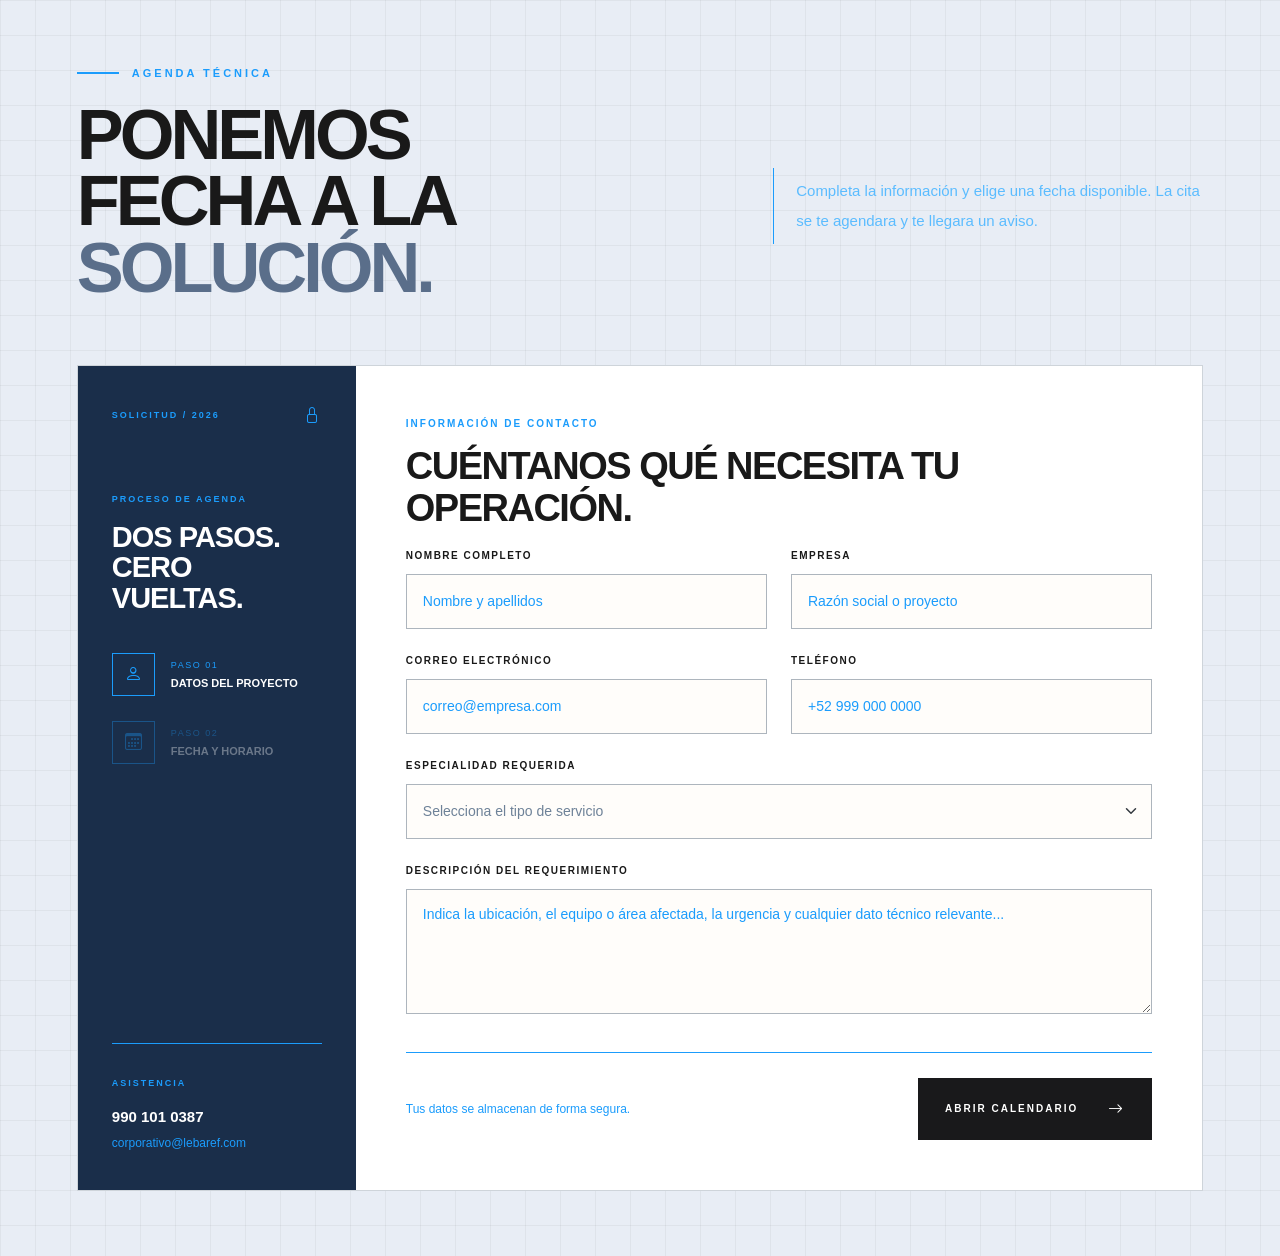
==== index.html @ 8813a808 "Primer commit" ====
<!DOCTYPE html>
<html lang="es">
<head>
    <meta charset="UTF-8">
    <meta name="viewport" content="width=device-width, initial-scale=1.0">

    <title>Calendario</title>
    <link href="https://cdn.jsdelivr.net/npm/bootstrap@5.3.3/dist/css/bootstrap.min.css" rel="stylesheet">
    <link rel="stylesheet" href="https://cdn.jsdelivr.net/npm/bootstrap-icons@1.11.3/font/bootstrap-icons.min.css">

    <link rel="stylesheet" href="style.css">
</head>

<body>

    <div class="container-fluid main-container">

        <header class="page-header">

            <div class="header-label">
                <span></span>
                AGENDA TÉCNICA
            </div>

            <div class="header-content">
                <h1>
                    PONEMOS<br>
                    FECHA A LA<br>
                    <span>SOLUCIÓN.</span>
                </h1>

                <div class="header-description">
                    Completa la información y elige una fecha disponible.
                    La cita se te agendara y te llegara un aviso.
                </div>
            </div>

        </header>


        <!-- CONTENEDOR DEL FORMULARIO -->
        <main class="booking-container">

            <!-- PANEL IZQUIERDA -->
            <aside class="sidebar">

                <div class="request-number">
                    <span>SOLICITUD / 2026</span>
                    <i class="bi bi-lock"></i>
                </div>

                <div class="process-title">
                    PROCESO DE AGENDA
                </div>

                <h2>
                    DOS PASOS.<br>
                    CERO VUELTAS.
                </h2>

                <div class="step active">

                    <div class="step-icon">
                        <i class="bi bi-person"></i>
                    </div>

                    <div>
                        <small>PASO 01</small>
                        <h6>DATOS DEL PROYECTO</h6>
                    </div>

                </div>
                <div class="step">

                    <div class="step-icon">
                        <i class="bi bi-calendar3"></i>
                    </div>

                    <div>
                        <small>PASO 02</small>
                        <h6>FECHA Y HORARIO</h6>
                    </div>

                </div>
                <div class="sidebar-contact">

                    <small>ASISTENCIA</small>

                    <h6>990 101 0387</h6>

                    <p>corporativo@lebaref.com</p>

                </div>

            </aside>


            <!-- FORMULARIO -->
            <section class="form-content">

                <div class="section-number">
                      INFORMACIÓN DE CONTACTO
                </div>

                <h2>CUÉNTANOS QUÉ NECESITA TU OPERACIÓN.</h2>
                <form>

                    <div class="row g-4">

                        <!-- NOMBRE -->
                        <div class="col-md-6">

                            <label for="nombre">
                                NOMBRE COMPLETO 
                       
                            </label>

                            <input
                                type="text"
                                class="form-control"
                                id="nombre"
                                placeholder="Nombre y apellidos"
                                required
                            >

                        </div>
                        <div class="col-md-6">

                            <label for="empresa">
                                EMPRESA
                         
                            </label>

                            <input
                                type="text"
                                class="form-control"
                                id="empresa"
                                placeholder="Razón social o proyecto"
                            >

                        </div>
                        <div class="col-md-6">

                            <label for="correo">
                                CORREO ELECTRÓNICO 
                         
                            </label>

                            <input
                                type="email"
                                class="form-control"
                                id="correo"
                                placeholder="correo@empresa.com"
                                required
                            >

                        </div>

                        <div class="col-md-6">

                            <label for="telefono">
                                TELÉFONO 
                  
                            </label>

                            <input
                                type="tel"
                                class="form-control"
                                id="telefono"
                                placeholder="+52 999 000 0000"
                                required
                            >

                        </div>


                       
                        <div class="col-12">

                            <label for="especialidad">
                                ESPECIALIDAD REQUERIDA 
                      
                            </label>

                            <select
                                class="form-select"
                                id="especialidad"
                                required
                            >

                                <option value="" selected disabled>
                                    Selecciona el tipo de servicio
                                </option>

                                <option>Mantenimiento preventivo</option>
                                <option>Mantenimiento correctivo</option>
                                <option>Instalación de equipos</option>
                                <option>Reparación de maquinaria</option>
                                <option>Diagnóstico técnico</option>
                                <option>Otro servicio</option>

                            </select>

                        </div>


                        <div class="col-12">

                            <label for="descripcion">
                                DESCRIPCIÓN DEL REQUERIMIENTO 
                          
                            </label>

                            <textarea
                                class="form-control"
                                id="descripcion"
                                rows="4"
                                placeholder="Indica la ubicación, el equipo o área afectada, la urgencia y cualquier dato técnico relevante..."
                                required
                            ></textarea>

                        </div>

                    </div>


                    <!-- PIE DEL FORMULARIO -->
                    <div class="form-footer">

                        <p>
                            Tus datos se almacenan de forma segura.
                        </p>

                        <button type="button" class="calendar-button">
                            ABRIR CALENDARIO
                            <i class="bi bi-arrow-right"></i>
                        </button>

                    </div>

                </form>

            </section>

        </main>

    </div>


</body>
</html>
---- style.css ----
* {
    margin: 0;
    padding: 0;
    box-sizing: border-box;
}

body {
    font-family: Arial, Helvetica, sans-serif;
    background-color: #f3f0e9;
    color: #191919;
}


/* FONDO CUADRICULADO */

.main-container {
    min-height: 100vh;
    padding: 65px 6%;
    background-color: #E8EDF5;

    background-image:
        linear-gradient(rgba(0,0,0,0.045) 1px, transparent 1px),
        linear-gradient(90deg, rgba(0,0,0,0.045) 1px, transparent 1px);

    background-size: 35px 35px;
}


/* ENCABEZADO */

.page-header {
    max-width: 1350px;
    margin: auto;
    margin-bottom: 55px;
}

.header-label {
    display: flex;
    align-items: center;
    gap: 13px;

    color: #1B9CFC;
    font-size: 11px;
    font-weight: bold;
    letter-spacing: 3px;

    margin-bottom: 20px;
}

.header-label span {
    width: 42px;
    height: 2px;
    background-color: #1B9CFC;
}

.header-content {
    display: flex;
    justify-content: space-between;
    align-items: center;
    gap: 40px;
}

.header-content h1 {
    font-size: clamp(45px, 5.5vw, 76px);
    line-height: 0.95;
    font-weight: 900;
    letter-spacing: -4px;
}

.header-content h1 span {
    color: #5A6E8A;
}

.header-description {
    max-width: 430px;
    border-left: 1px solid #1B9CFC;
    padding: 8px 0 8px 22px;

    color: #5BBCFF;
    font-size: 15px;
    line-height: 2;
}



.booking-container {
    max-width: 1350px;
    margin: auto;

    display: grid;
    grid-template-columns: 278px 1fr;

    background-color: #FFFFFF;
    border: 1px solid #CED4DA;
}


/* PANEL LATERAL */

.sidebar {
    background-color: #1A2E4A;
    color: white;

    padding: 38px 34px;

    display: flex;
    flex-direction: column;
    min-height: 600px;
}

.request-number {
    display: flex;
    justify-content: space-between;
    align-items: center;

    color: #1B9CFC;
    font-size: 9px;
    font-weight: bold;
    letter-spacing: 2px;

    margin-bottom: 65px;
}

.request-number i {
    color: #1B9CFC;
    font-size: 16px;
}

.process-title {
    font-size: 9px;
    color: #1B9CFC;
    font-weight: bold;
    letter-spacing: 2px;

    margin-bottom: 15px;
}

.sidebar h2 {
    font-size: 29px;
    line-height: 1.05;
    font-weight: 800;
    letter-spacing: -1px;

    margin-bottom: 40px;
}



.step {
    display: flex;
    align-items: center;
    gap: 16px;

    margin-bottom: 25px;
    opacity: 0.35;
}

.step.active {
    opacity: 1;
}

.step-icon {
    width: 43px;
    height: 43px;

    border: 1px solid #1B9CFC;
    color: #1B9CFC;

    display: flex;
    justify-content: center;
    align-items: center;

    font-size: 17px;
}

.step.active .step-icon {
    border-color: #1B9CFC;
}

.step small {
    display: block;
    color: #1B9CFC;
    font-size: 9px;
    letter-spacing: 1.5px;
    margin-bottom: 5px;
}

.step h6 {
    font-size: 11px;
    font-weight: bold;
    margin: 0;
}


/* CONTACTO LATERAL */

.sidebar-contact {
    border-top: 1px solid #1B9CFC;
    margin-top: auto;
    padding-top: 25px;
}

.sidebar-contact small {
    color: #1B9CFC;
    font-size: 9px;
    font-weight: bold;
    letter-spacing: 2px;
}

.sidebar-contact h6 {
    font-size: 15px;
    font-weight: bold;
    margin-top: 15px;
}

.sidebar-contact p {
    color: #1B9CFC;
    font-size: 12px;
    margin: 0;
}


/* CONTENIDO DEL FORMULARIO */

.form-content {
    padding: 50px;
}

.section-number {
    color: #1B9CFC;
    font-size: 10px;
    font-weight: bold;
    letter-spacing: 2px;

    margin-bottom: 15px;
}

.form-content h2 {
    max-width: 650px;

    font-size: clamp(25px, 3vw, 38px);
    font-weight: 900;
    line-height: 1.1;
    letter-spacing: -1.5px;

    margin-bottom: 18px;
}



/* ETIQUETAS */

.form-content label {
    display: flex;
    justify-content: space-between;

    font-size: 10px;
    font-weight: bold;
    letter-spacing: 1.5px;

    margin-bottom: 11px;
}

.form-content label span {
    color: #1B9CFC;
}


/* INPUTS Y SELECT */

.form-control,
.form-select {
    min-height: 55px;

    border: 1px solid #ADB5BD;
    border-radius: 0;

    background-color: #fffdfa;

    font-size: 14px;
    color: #6E8298;

    padding: 14px 16px;

    box-shadow: none !important;
}

.form-control::placeholder {
    color: #1B9CFC;
}

.form-control:focus,
.form-select:focus {
    border-color: #3D4F6B;
    background-color: #EAF1F8;
}




textarea.form-control {
    min-height: 125px;
    resize: vertical;
}


/* PIE DEL FORMULARIO */

.form-footer {
    border-top: 1px solid #1B9CFC;

    margin-top: 38px;
    padding-top: 25px;

    display: flex;
    justify-content: space-between;
    align-items: center;
    gap: 20px;
}

.form-footer p {
    color: #1B9CFC;
    font-size: 12px;
    margin: 0;
}


/* BOTÓN CALENDARIO */

.calendar-button {
    background-color: #19191b;
    color: white;

    border: none;
    padding: 20px 27px;

    font-size: 10px;
    font-weight: bold;
    letter-spacing: 2px;

    display: flex;
    align-items: center;
    justify-content: space-between;
    gap: 30px;

    cursor: pointer;
    transition: 0.3s;
}

.calendar-button i {
    font-size: 15px;
}

.calendar-button:hover {
    background-color: #0E7CD8;
    color: white;
}


/* DISEÑO RESPONSIVE */

@media (max-width: 900px) {

    .main-container {
        padding: 40px 4%;
    }

    .header-content {
        align-items: flex-start;
        flex-direction: column;
    }

    .header-description {
        max-width: 100%;
    }

    .booking-container {
        grid-template-columns: 230px 1fr;
    }

    .sidebar {
        padding: 30px 22px;
    }

    .form-content {
        padding: 35px 25px;
    }

}


@media (max-width: 650px) {

    .main-container {
        padding: 35px 15px;
    }

    .header-content h1 {
        font-size: 47px;
        letter-spacing: -2px;
    }

    .booking-container {
        grid-template-columns: 1fr;
    }

    .sidebar {
        min-height: auto;
    }

    .request-number {
        margin-bottom: 35px;
    }

    .sidebar h2 {
        font-size: 25px;
    }

    .sidebar-contact {
        margin-top: 20px;
    }

    .form-content {
        padding: 30px 20px;
    }

    .form-content h2 {
        font-size: 27px;
    }

    .form-footer {
        align-items: flex-start;
        flex-direction: column;
    }

    .calendar-button {
        width: 100%;
    }

}
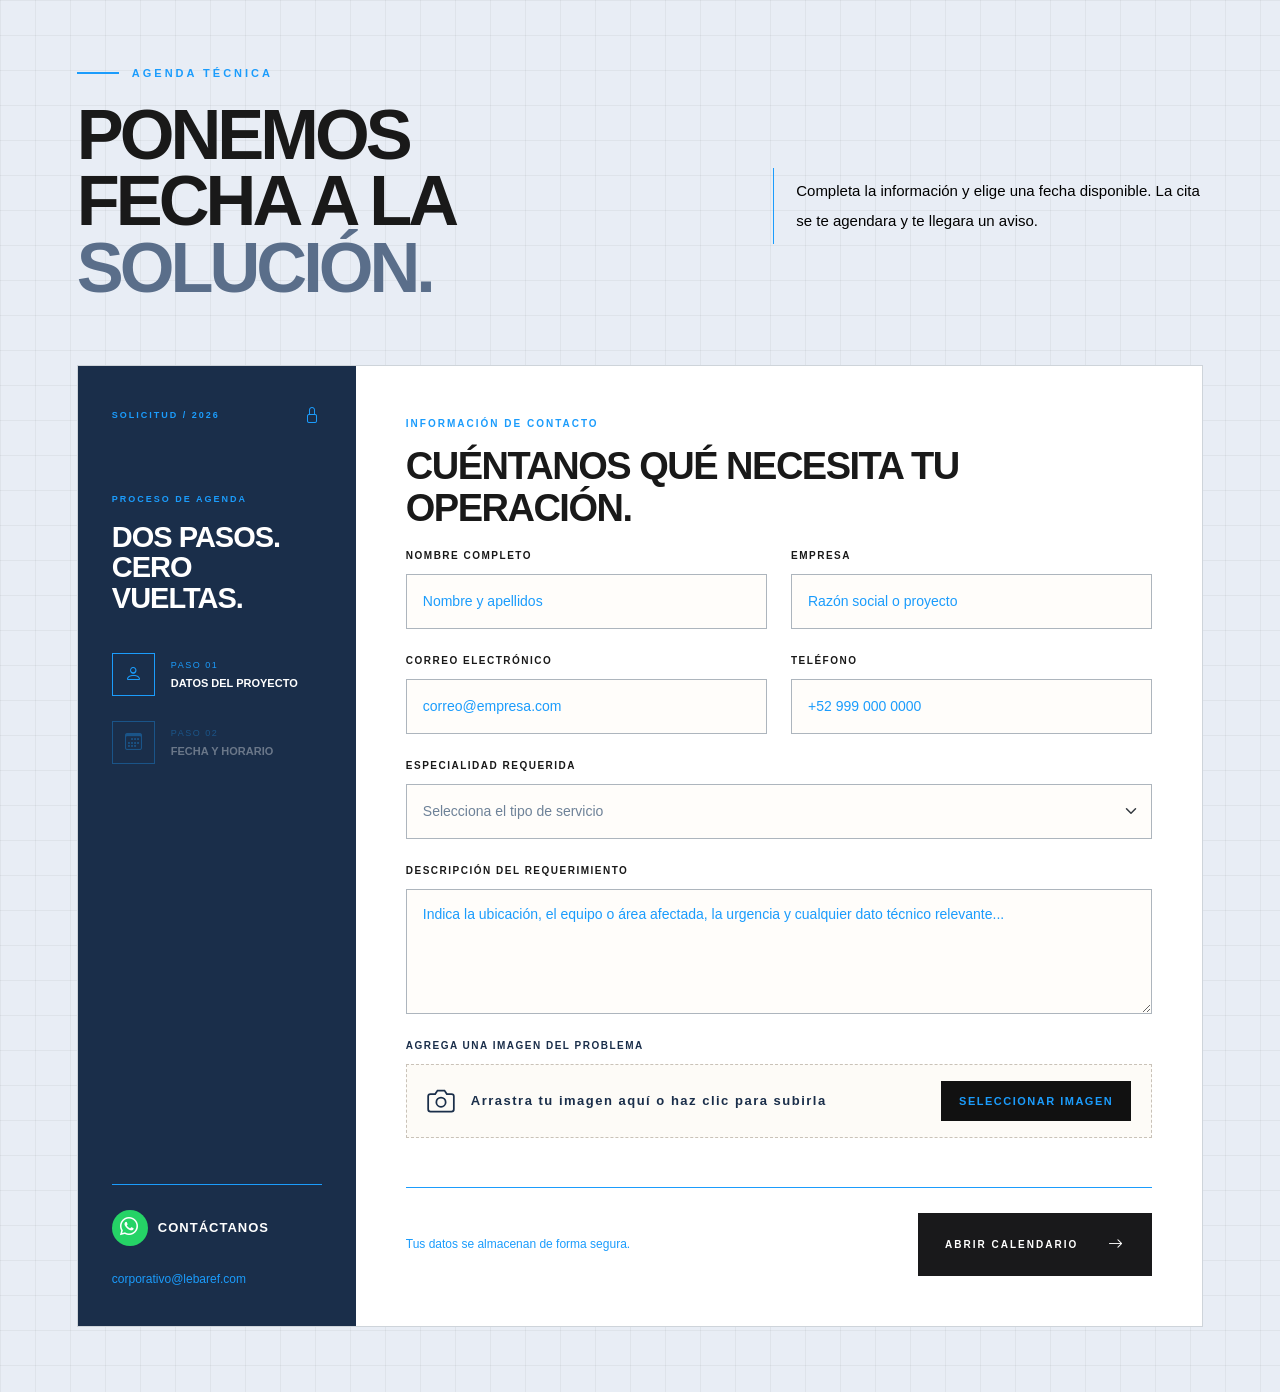
==== commit ed5c217a: "Actualice asistencia con boton de WhatsApp y quite linea" ====
--- a/index.html
+++ b/index.html
@@ -84,11 +84,15 @@
                 </div>
                 <div class="sidebar-contact">
 
-                    <small>ASISTENCIA</small>
-
-                    <h6>990 101 0387</h6>
-
-                    <p>corporativo@lebaref.com</p>
+              <!-- ASISTENCIA -->
+<a href="https://wa.me/5219901010387?text=Hola,%20quiero%20solicitar%20un%20presupuesto" target="_blank" class="whatsapp-contacto">
+  <span class="whatsapp-icono"><i class="bi bi-whatsapp"></i></span>
+  <span>CONTÁCTANOS</span></br>
+</a>
+</br>
+</br>
+
+<p class="asistencia-correo">corporativo@lebaref.com</p>
 
                 </div>
 
@@ -202,8 +206,7 @@
                             </select>
 
                         </div>
-
-
+                        
                         <div class="col-12">
 
                             <label for="descripcion">
@@ -220,6 +223,33 @@
                             ></textarea>
 
                         </div>
+                     <!-- AGREGA UNA IMAGEN DEL PROBLEMA -->
+<div class="col-12 mt-4">
+  <div class="d-flex justify-content-between align-items-center">
+    <label class="form-label">AGREGA UNA IMAGEN DEL PROBLEMA</label>
+  </div>
+
+  <label for="foto-evidencia" class="upload-box">
+    <div class="upload-icon">
+      <svg width="28" height="28" viewBox="0 0 24 24" fill="none" stroke="#1A2E4A" stroke-width="1.5"><path d="M23 19a2 2 0 0 1-2 2H3a2 2 0 0 1-2-2V8a2 2 0 0 1 2-2h4l2-3h6l2 3h4a2 2 0 0 1 2 2z"/><circle cx="12" cy="13" r="4"/></svg>
+    </div>
+    <div class="upload-text">
+      <strong>Arrastra tu imagen aquí o haz clic para subirla</strong>
+    </div>
+    <span class="upload-btn">Seleccionar imagen</span>
+  </label>
+
+  <input type="file" id="foto-evidencia" name="foto" accept="image/*" hidden>
+
+  <!-- Vista previa -->
+  <div id="preview-foto" class="preview-foto" hidden>
+    <img id="img-preview" src="" alt="Vista previa">
+    <div class="preview-info">
+      <span id="nombre-foto"></span>
+      <button type="button" id="quitar-foto">Quitar ✕</button>
+    </div>
+  </div>
+</div>
 
                     </div>
 
@@ -246,6 +276,6 @@
 
     </div>
 
-
+<script src="script.js"></script>
 </body>
 </html>
--- a/style.css
+++ b/style.css
@@ -76,7 +76,7 @@
     border-left: 1px solid #1B9CFC;
     padding: 8px 0 8px 22px;
 
-    color: #5BBCFF;
+    color: #000000;
     font-size: 15px;
     line-height: 2;
 }
@@ -218,6 +218,36 @@
     font-size: 12px;
     margin: 0;
 }
+.whatsapp-contacto {
+  display: inline-flex;
+  align-items: center;
+  gap: 10px;
+  text-decoration: none !important;
+  border: none !important;
+  border-bottom: none !important;
+  color: white;
+  font-size: 13px;
+  font-weight: 700;
+  letter-spacing: 1px;
+}
+
+.whatsapp-icono {
+  display: inline-flex;
+  align-items: center;
+  justify-content: center;
+  width: 36px;
+  height: 36px;
+  background: #25D366;
+  color: white;
+  border-radius: 50%;
+  font-size: 18px;
+  flex-shrink: 0;
+}
+
+.whatsapp-contacto:hover {
+  color: #25D366;
+  text-decoration: none;
+}
 
 
 /* CONTENIDO DEL FORMULARIO */
@@ -246,7 +276,85 @@
     margin-bottom: 18px;
 }
 
-
+/* LABELS COMO TU DISEÑO */
+.form-label {
+  font-size: 11px;
+  font-weight: 700;
+  letter-spacing: 1.5px;
+  color: #1A2E4A;
+  text-transform: uppercase;
+}
+
+/* CAJA DE SUBIR FOTO */
+.upload-box {
+  width: 100%;
+  border: 1px dashed #c9c2b8;
+  background: #FDFBF7;
+  padding: 16px 20px;
+  display: flex;
+  align-items: center;
+  gap: 16px;
+  cursor: pointer;
+  transition: 0.2s;
+}
+.upload-box:hover {
+  border-color: #1A2E4A;
+  background: #F2EEE6;
+}
+.upload-text {
+  flex: 1;
+  display: flex;
+  flex-direction: column;
+}
+.upload-text strong {
+  font-size: 13px;
+  color: #1A2E4A;
+  font-weight: 600;
+}
+.upload-btn {
+  background: #111111;
+  color: white;
+  font-size: 11px;
+  font-weight: 700;
+  letter-spacing: 1.5px;
+  text-transform: uppercase;
+  padding: 12px 18px;
+  white-space: nowrap;
+}
+
+/* VISTA PREVIA */
+.preview-foto {
+  margin-top: 12px;
+  display: flex;
+  align-items: center;
+  gap: 12px;
+  border: 1px solid #e5e0d8;
+  padding: 10px;
+  background: white;
+}
+.preview-foto img {
+  width: 60px;
+  height: 60px;
+  object-fit: cover;
+}
+.preview-info {
+  display: flex;
+  flex-direction: column;
+  gap: 2px;
+}
+#nombre-foto {
+  font-size: 13px;
+  color: #1368df;
+}
+#quitar-foto {
+  border: none;
+  background: none;
+  color: #000000;
+  font-size: 12px;
+  text-align: left;
+  cursor: pointer;
+  padding: 0;
+}
 
 /* ETIQUETAS */
 
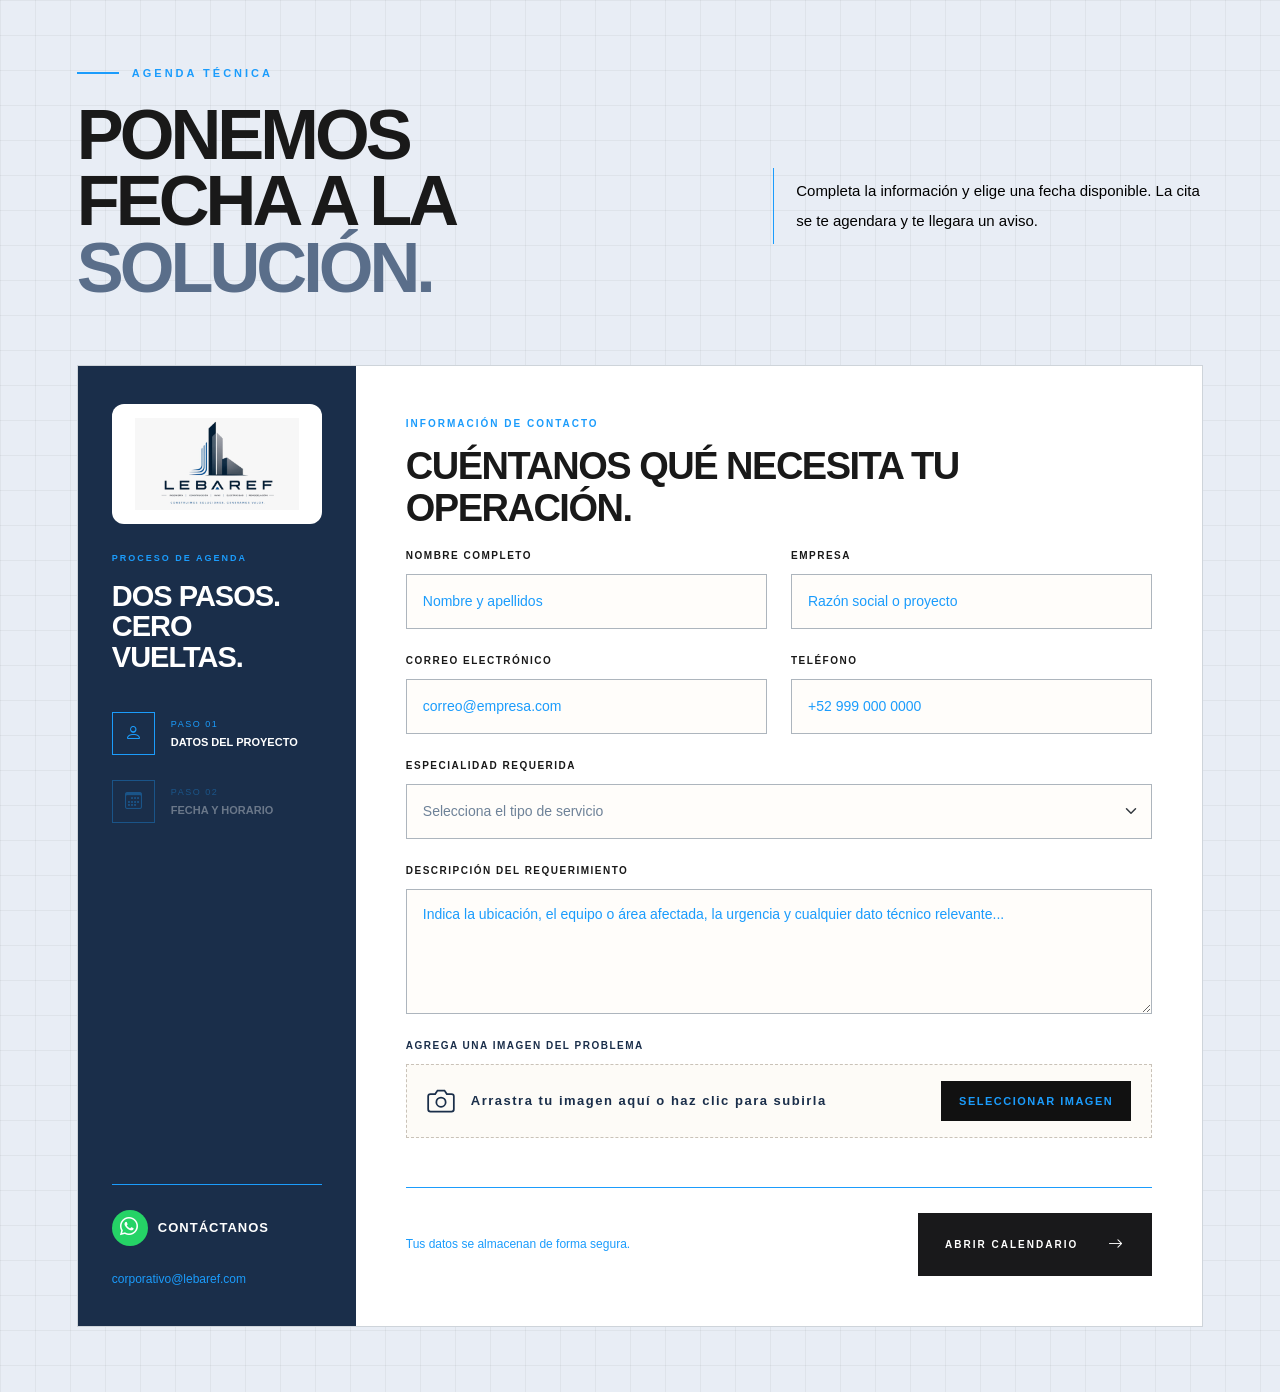
==== commit bbe3297a: "Avance: style.css, styles.css, index.html y calentario.html" ====
--- a/index.html
+++ b/index.html
@@ -1,281 +1,248 @@
-<!DOCTYPE html>
-<html lang="es">
-<head>
-    <meta charset="UTF-8">
-    <meta name="viewport" content="width=device-width, initial-scale=1.0">
-
-    <title>Calendario</title>
-    <link href="https://cdn.jsdelivr.net/npm/bootstrap@5.3.3/dist/css/bootstrap.min.css" rel="stylesheet">
-    <link rel="stylesheet" href="https://cdn.jsdelivr.net/npm/bootstrap-icons@1.11.3/font/bootstrap-icons.min.css">
-
-    <link rel="stylesheet" href="style.css">
-</head>
-
-<body>
-
-    <div class="container-fluid main-container">
-
-        <header class="page-header">
-
-            <div class="header-label">
-                <span></span>
-                AGENDA TÉCNICA
-            </div>
-
-            <div class="header-content">
-                <h1>
-                    PONEMOS<br>
-                    FECHA A LA<br>
-                    <span>SOLUCIÓN.</span>
-                </h1>
-
-                <div class="header-description">
-                    Completa la información y elige una fecha disponible.
-                    La cita se te agendara y te llegara un aviso.
-                </div>
-            </div>
-
-        </header>
-
-
-        <!-- CONTENEDOR DEL FORMULARIO -->
-        <main class="booking-container">
-
-            <!-- PANEL IZQUIERDA -->
-            <aside class="sidebar">
-
-                <div class="request-number">
-                    <span>SOLICITUD / 2026</span>
-                    <i class="bi bi-lock"></i>
-                </div>
-
-                <div class="process-title">
-                    PROCESO DE AGENDA
-                </div>
-
-                <h2>
-                    DOS PASOS.<br>
-                    CERO VUELTAS.
-                </h2>
-
-                <div class="step active">
-
-                    <div class="step-icon">
-                        <i class="bi bi-person"></i>
-                    </div>
-
-                    <div>
-                        <small>PASO 01</small>
-                        <h6>DATOS DEL PROYECTO</h6>
-                    </div>
-
-                </div>
-                <div class="step">
-
-                    <div class="step-icon">
-                        <i class="bi bi-calendar3"></i>
-                    </div>
-
-                    <div>
-                        <small>PASO 02</small>
-                        <h6>FECHA Y HORARIO</h6>
-                    </div>
-
-                </div>
-                <div class="sidebar-contact">
-
-              <!-- ASISTENCIA -->
-<a href="https://wa.me/5219901010387?text=Hola,%20quiero%20solicitar%20un%20presupuesto" target="_blank" class="whatsapp-contacto">
-  <span class="whatsapp-icono"><i class="bi bi-whatsapp"></i></span>
-  <span>CONTÁCTANOS</span></br>
-</a>
-</br>
-</br>
-
-<p class="asistencia-correo">corporativo@lebaref.com</p>
-
-                </div>
-
-            </aside>
-
-
-            <!-- FORMULARIO -->
-            <section class="form-content">
-
-                <div class="section-number">
-                      INFORMACIÓN DE CONTACTO
-                </div>
-
-                <h2>CUÉNTANOS QUÉ NECESITA TU OPERACIÓN.</h2>
-                <form>
-
-                    <div class="row g-4">
-
-                        <!-- NOMBRE -->
-                        <div class="col-md-6">
-
-                            <label for="nombre">
-                                NOMBRE COMPLETO 
-                       
-                            </label>
-
-                            <input
-                                type="text"
-                                class="form-control"
-                                id="nombre"
-                                placeholder="Nombre y apellidos"
-                                required
-                            >
-
-                        </div>
-                        <div class="col-md-6">
-
-                            <label for="empresa">
-                                EMPRESA
-                         
-                            </label>
-
-                            <input
-                                type="text"
-                                class="form-control"
-                                id="empresa"
-                                placeholder="Razón social o proyecto"
-                            >
-
-                        </div>
-                        <div class="col-md-6">
-
-                            <label for="correo">
-                                CORREO ELECTRÓNICO 
-                         
-                            </label>
-
-                            <input
-                                type="email"
-                                class="form-control"
-                                id="correo"
-                                placeholder="correo@empresa.com"
-                                required
-                            >
-
-                        </div>
-
-                        <div class="col-md-6">
-
-                            <label for="telefono">
-                                TELÉFONO 
-                  
-                            </label>
-
-                            <input
-                                type="tel"
-                                class="form-control"
-                                id="telefono"
-                                placeholder="+52 999 000 0000"
-                                required
-                            >
-
-                        </div>
-
-
-                       
-                        <div class="col-12">
-
-                            <label for="especialidad">
-                                ESPECIALIDAD REQUERIDA 
-                      
-                            </label>
-
-                            <select
-                                class="form-select"
-                                id="especialidad"
-                                required
-                            >
-
-                                <option value="" selected disabled>
-                                    Selecciona el tipo de servicio
-                                </option>
-
-                                <option>Mantenimiento preventivo</option>
-                                <option>Mantenimiento correctivo</option>
-                                <option>Instalación de equipos</option>
-                                <option>Reparación de maquinaria</option>
-                                <option>Diagnóstico técnico</option>
-                                <option>Otro servicio</option>
-
-                            </select>
-
-                        </div>
-                        
-                        <div class="col-12">
-
-                            <label for="descripcion">
-                                DESCRIPCIÓN DEL REQUERIMIENTO 
-                          
-                            </label>
-
-                            <textarea
-                                class="form-control"
-                                id="descripcion"
-                                rows="4"
-                                placeholder="Indica la ubicación, el equipo o área afectada, la urgencia y cualquier dato técnico relevante..."
-                                required
-                            ></textarea>
-
-                        </div>
-                     <!-- AGREGA UNA IMAGEN DEL PROBLEMA -->
-<div class="col-12 mt-4">
-  <div class="d-flex justify-content-between align-items-center">
-    <label class="form-label">AGREGA UNA IMAGEN DEL PROBLEMA</label>
-  </div>
-
-  <label for="foto-evidencia" class="upload-box">
-    <div class="upload-icon">
-      <svg width="28" height="28" viewBox="0 0 24 24" fill="none" stroke="#1A2E4A" stroke-width="1.5"><path d="M23 19a2 2 0 0 1-2 2H3a2 2 0 0 1-2-2V8a2 2 0 0 1 2-2h4l2-3h6l2 3h4a2 2 0 0 1 2 2z"/><circle cx="12" cy="13" r="4"/></svg>
+
+<!DOCTYPE html>  <html lang="es">  
+<head>  
+    <meta charset="UTF-8">  
+    <meta name="viewport" content="width=device-width, initial-scale=1.0">  <title>Calendario</title>  
+<link href="https://cdn.jsdelivr.net/npm/bootstrap@5.3.3/dist/css/bootstrap.min.css" rel="stylesheet">  
+<link rel="stylesheet" href="https://cdn.jsdelivr.net/npm/bootstrap-icons@1.11.3/font/bootstrap-icons.min.css">  
+<link rel="stylesheet" href="style.css">
+
+</head>  
+<body>  
+    <div class="container-fluid main-container">  <header class="page-header">  
+
+        <div class="header-label">  
+            <span></span>  
+            AGENDA TÉCNICA  
+        </div>  
+
+        <div class="header-content">  
+            <h1>  
+                PONEMOS<br>  
+                FECHA A LA<br>  
+                <span>SOLUCIÓN.</span>  
+            </h1>  
+
+            <div class="header-description">  
+                Completa la información y elige una fecha disponible.  
+                La cita se te agendara y te llegara un aviso.  
+            </div>  
+        </div>  
+
+    </header>  
+    <main class="booking-container">  
+
+        <!-- PARTE IZQUIERDA -->  
+        <aside class="sidebar">  
+
+             <div class="sidebar-imagen">
+              <img src="img/lebaref.png/WhatsApp Image 2026-11-09 at 11.48.18 AM (1).jpeg" alt="LEBAREF">
+             </div>
+            
+
+            <div class="process-title">  
+                PROCESO DE AGENDA  
+            </div>  
+
+            <h2>  
+                DOS PASOS.<br>  
+                CERO VUELTAS.  
+            </h2>  
+
+            <div class="step active">  
+
+                <div class="step-icon">  
+                    <i class="bi bi-person"></i>  
+                </div>  
+
+                <div>  
+                    <small>PASO 01</small>  
+                    <h6>DATOS DEL PROYECTO</h6>  
+                </div>  
+
+            </div>  
+            <div class="step">  
+
+                <div class="step-icon">  
+                    <i class="bi bi-calendar3"></i>  
+                </div>  
+
+                <div>  
+                    <small>PASO 02</small>  
+                    <h6>FECHA Y HORARIO</h6>  
+                </div>  
+
+            </div>  
+            <div class="sidebar-contact">
+
+<a href="https://wa.me/5219901010387?text=Hola,%20quiero%20solicitar%20un%20presupuesto" target="_blank" class="whatsapp-contacto">  
+  <span class="whatsapp-icono"><i class="bi bi-whatsapp"></i></span>  
+  <span>CONTÁCTANOS</span></br>  
+</a>  
+</br>  
+</br>  
+<p class="asistencia-correo">corporativo@lebaref.com</p>  
+                </div>  
+            </aside>  <!-- FORMULARIO -->  
+        <section class="form-content">  
+
+            <div class="section-number">  
+                  INFORMACIÓN DE CONTACTO  
+            </div>  
+
+            <h2>CUÉNTANOS QUÉ NECESITA TU OPERACIÓN.</h2>  
+            <form>  
+
+                <div class="row g-4">  
+                    <div class="col-md-6">  
+                        <label for="nombre">  
+                            NOMBRE COMPLETO   
+                        </label>  
+
+                        <input  
+                            type="text"  
+                            class="form-control"  
+                            id="nombre"  
+                            placeholder="Nombre y apellidos"  
+                            required>  
+
+                    </div>  
+                    <div class="col-md-6">  
+
+                        <label for="empresa">  
+                            EMPRESA  
+                        </label>  
+
+                        <input  
+                            type="text"  
+                            class="form-control"  
+                            id="empresa"  
+                            placeholder="Razón social o proyecto">  
+
+                    </div>  
+                    <div class="col-md-6">  
+                        <label for="correo">  
+                            CORREO ELECTRÓNICO   
+                        </label>  
+
+                        <input  
+                            type="email"  
+                            class="form-control"  
+                            id="correo"  
+                            placeholder="correo@empresa.com"  
+                            required>  
+                    </div>  
+
+                    <div class="col-md-6">  
+
+                        <label for="telefono">  
+                            TELÉFONO   
+                        </label>  
+
+                        <input  
+                            type="tel"  
+                            class="form-control"  
+                            id="telefono"  
+                            placeholder="+52 999 000 0000"  
+                            required>  
+                    </div>  
+
+                    <div class="col-12">  
+
+                        <label for="especialidad">  
+                            ESPECIALIDAD REQUERIDA   
+                        </label>  
+
+                        <select  
+                            class="form-select"  
+                            id="especialidad"  
+                            required>  
+
+                            <option value="" selected disabled>  
+                                Selecciona el tipo de servicio  
+                            </option>  
+                            <option>Aire acondicionado HVAC</option>  
+                            <option>Electricidad baja y media tensión</option>  
+                            <option>Instalaciones hidrosanitarias</option>  
+                            <option>Tecnologías de la información (TI)</option>  
+                            <option>Ingeniería y obra civil</option>  
+                            <option>Remodelación y mantenimiento</option>  
+                        </select>  
+
+                    </div>  
+                    <div class="col-12">  
+
+                        <label for="descripcion">  
+                            DESCRIPCIÓN DEL REQUERIMIENTO   
+                        </label>  
+
+                        <textarea  
+                            class="form-control"  
+                            id="descripcion"  
+                            rows="4"  
+                            placeholder="Indica la ubicación, el equipo o área afectada, la urgencia y cualquier dato técnico relevante..."  
+                            required  
+                        ></textarea>  
+
+                    </div>  
+                 <!-- AGREGAR IMAGEN-->
+
+<div class="col-12 mt-4">  
+  <div class="d-flex justify-content-between align-items-center">  
+    <label class="form-label">AGREGA UNA IMAGEN DEL PROBLEMA</label>  
+  </div>    <label for="foto-evidencia" class="upload-box">  
+    <div class="upload-icon">  
+      <svg width="28" height="28" viewBox="0 0 24 24" fill="none" stroke="#1A2E4A" stroke-width="1.5"><path d="M23 19a2 2 0 0 1-2 2H3a2 2 0 0 1-2-2V8a2 2 0 0 1 2-2h4l2-3h6l2 3h4a2 2 0 0 1 2 2z"/><circle cx="12" cy="13" r="4"/></svg>  
+    </div>  
+    <div class="upload-text">  
+      <strong>Arrastra tu imagen aquí o haz clic para subirla</strong>  
+    </div>  
+    <span class="upload-btn">Seleccionar imagen</span>  
+  </label>    <input type="file" id="foto-evidencia" name="foto" accept="image/*" hidden>    <!-- Vista previa -->    <div id="preview-foto" class="preview-foto" hidden>  
+    <img id="img-preview" src="" alt="Vista previa">  
+    <div class="preview-info">  
+      <span id="nombre-foto"></span>  
+      <button type="button" id="quitar-foto">Quitar ✕</button>  
+    </div>  
+  </div>  
+</div>  </div>  
+
+
+                <!-- PIE DEL FORMULARIO -->  
+                <div class="form-footer">  
+                    <p>  
+                        Tus datos se almacenan de forma segura.  
+                    </p>  
+                 <button type="button" class="calendar-button" id="openCalendar">
+                  ABRIR CALENDARIO
+                 <i class="bi bi-arrow-right"></i>
+                 </button>
+                </div>  
+            </form>
+
+            </section>
+            <!-- FIN DEL FORMULARIO -->
+
+            <!-- CALENDARIO: FUERA DE form-content -->
+            <section id="calendarContent" class="calendar-content" hidden>
+
+                <button type="button" id="backToForm" class="back-to-form">
+                    <i class="bi bi-arrow-left"></i>
+                    VOLVER AL FORMULARIO
+                </button>
+
+                <iframe
+                    id="calendarFrame"
+                    src="calendario.html"
+                    title="Calendario de citas">
+                </iframe>
+
+            </section>
+            <!-- FIN DEL CALENDARIO -->
+
+        </main>
     </div>
-    <div class="upload-text">
-      <strong>Arrastra tu imagen aquí o haz clic para subirla</strong>
-    </div>
-    <span class="upload-btn">Seleccionar imagen</span>
-  </label>
-
-  <input type="file" id="foto-evidencia" name="foto" accept="image/*" hidden>
-
-  <!-- Vista previa -->
-  <div id="preview-foto" class="preview-foto" hidden>
-    <img id="img-preview" src="" alt="Vista previa">
-    <div class="preview-info">
-      <span id="nombre-foto"></span>
-      <button type="button" id="quitar-foto">Quitar ✕</button>
-    </div>
-  </div>
-</div>
-
-                    </div>
-
-
-                    <!-- PIE DEL FORMULARIO -->
-                    <div class="form-footer">
-
-                        <p>
-                            Tus datos se almacenan de forma segura.
-                        </p>
-
-                        <button type="button" class="calendar-button">
-                            ABRIR CALENDARIO
-                            <i class="bi bi-arrow-right"></i>
-                        </button>
-
-                    </div>
-
-                </form>
-
-            </section>
-
-        </main>
-
-    </div>
-
-<script src="script.js"></script>
+
+    <script src="script.js"></script>
 </body>
 </html>
--- a/style.css
+++ b/style.css
@@ -21,7 +21,6 @@
     background-image:
         linear-gradient(rgba(0,0,0,0.045) 1px, transparent 1px),
         linear-gradient(90deg, rgba(0,0,0,0.045) 1px, transparent 1px);
-
     background-size: 35px 35px;
 }
 
@@ -75,7 +74,6 @@
     max-width: 430px;
     border-left: 1px solid #1B9CFC;
     padding: 8px 0 8px 22px;
-
     color: #000000;
     font-size: 15px;
     line-height: 2;
@@ -86,10 +84,8 @@
 .booking-container {
     max-width: 1350px;
     margin: auto;
-
     display: grid;
     grid-template-columns: 278px 1fr;
-
     background-color: #FFFFFF;
     border: 1px solid #CED4DA;
 }
@@ -100,9 +96,7 @@
 .sidebar {
     background-color: #1A2E4A;
     color: white;
-
     padding: 38px 34px;
-
     display: flex;
     flex-direction: column;
     min-height: 600px;
@@ -112,12 +106,10 @@
     display: flex;
     justify-content: space-between;
     align-items: center;
-
     color: #1B9CFC;
     font-size: 9px;
     font-weight: bold;
     letter-spacing: 2px;
-
     margin-bottom: 65px;
 }
 
@@ -131,7 +123,6 @@
     color: #1B9CFC;
     font-weight: bold;
     letter-spacing: 2px;
-
     margin-bottom: 15px;
 }
 
@@ -140,7 +131,6 @@
     line-height: 1.05;
     font-weight: 800;
     letter-spacing: -1px;
-
     margin-bottom: 40px;
 }
 
@@ -150,7 +140,6 @@
     display: flex;
     align-items: center;
     gap: 16px;
-
     margin-bottom: 25px;
     opacity: 0.35;
 }
@@ -162,14 +151,11 @@
 .step-icon {
     width: 43px;
     height: 43px;
-
     border: 1px solid #1B9CFC;
     color: #1B9CFC;
-
     display: flex;
     justify-content: center;
     align-items: center;
-
     font-size: 17px;
 }
 
@@ -261,22 +247,18 @@
     font-size: 10px;
     font-weight: bold;
     letter-spacing: 2px;
-
     margin-bottom: 15px;
 }
 
 .form-content h2 {
     max-width: 650px;
-
     font-size: clamp(25px, 3vw, 38px);
     font-weight: 900;
     line-height: 1.1;
     letter-spacing: -1.5px;
-
     margin-bottom: 18px;
 }
 
-/* LABELS COMO TU DISEÑO */
 .form-label {
   font-size: 11px;
   font-weight: 700;
@@ -321,8 +303,6 @@
   padding: 12px 18px;
   white-space: nowrap;
 }
-
-/* VISTA PREVIA */
 .preview-foto {
   margin-top: 12px;
   display: flex;
@@ -357,7 +337,6 @@
 }
 
 /* ETIQUETAS */
-
 .form-content label {
     display: flex;
     justify-content: space-between;
@@ -372,24 +351,16 @@
 .form-content label span {
     color: #1B9CFC;
 }
-
-
 /* INPUTS Y SELECT */
-
 .form-control,
 .form-select {
     min-height: 55px;
-
     border: 1px solid #ADB5BD;
     border-radius: 0;
-
     background-color: #fffdfa;
-
     font-size: 14px;
     color: #6E8298;
-
     padding: 14px 16px;
-
     box-shadow: none !important;
 }
 
@@ -403,23 +374,16 @@
     background-color: #EAF1F8;
 }
 
-
-
-
 textarea.form-control {
     min-height: 125px;
     resize: vertical;
 }
 
-
 /* PIE DEL FORMULARIO */
-
 .form-footer {
     border-top: 1px solid #1B9CFC;
-
     margin-top: 38px;
     padding-top: 25px;
-
     display: flex;
     justify-content: space-between;
     align-items: center;
@@ -438,19 +402,15 @@
 .calendar-button {
     background-color: #19191b;
     color: white;
-
     border: none;
     padding: 20px 27px;
-
     font-size: 10px;
     font-weight: bold;
     letter-spacing: 2px;
-
     display: flex;
     align-items: center;
     justify-content: space-between;
     gap: 30px;
-
     cursor: pointer;
     transition: 0.3s;
 }
@@ -465,8 +425,6 @@
 }
 
 
-/* DISEÑO RESPONSIVE */
-
 @media (max-width: 900px) {
 
     .main-container {
@@ -544,5 +502,398 @@
     .calendar-button {
         width: 100%;
     }
-
+    
+}
+/* TRANSICIÓN ENTRE FORMULARIO Y CALENDARIO */
+
+[hidden] {
+    display: none !important;
+}
+
+.calendar-content {
+    min-width: 0;
+    width: 100%;
+    padding: 25px;
+    background: #ffffff;
+}
+
+.calendar-content iframe {
+    display: block;
+    width: 100%;
+    min-height: 850px;
+    border: none;
+}
+
+.back-to-form {
+    display: inline-flex;
+    align-items: center;
+    gap: 12px;
+    margin-bottom: 20px;
+    padding: 13px 20px;
+    background: #1A2E4A;
+    color: white;
+    border: none;
+    cursor: pointer;
+    font-size: 11px;
+    font-weight: bold;
+    letter-spacing: 1px;
+    transition: .3s;
+}
+
+.back-to-form:hover {
+    background: #0E7CD8;
+}
+
+@media (max-width: 650px) {
+    .calendar-content {
+        padding: 15px;
+    }
+
+    .calendar-content iframe {
+        min-height: 1150px;
+    }
+
+    .back-to-form {
+        width: 100%;
+        justify-content: center;
+    }
+}
+/* ======================================
+   INTEGRACIÓN DEL CALENDARIO
+====================================== */
+
+[hidden] {
+    display: none !important;
+}
+
+/* El formulario y el calendario ocupan el mismo espacio */
+.form-content,
+.calendar-content {
+    grid-column: 2;
+    grid-row: 1;
+    min-width: 0;
+}
+/* Contenedor del calendario */
+.calendar-content {
+    width: 100%;
+    padding: 30px;
+    background: #ffffff;
+}
+.calendar-content iframe {
+    display: block;
+    width: 100%;
+    min-height: 850px;
+    border: none;
+    background: #ffffff;
+}
+
+/* Botón para regresar */
+.back-to-form {
+    display: inline-flex;
+    align-items: center;
+    gap: 12px;
+    margin-bottom: 20px;
+    padding: 14px 22px;
+    background: #1A2E4A;
+    color: #ffffff;
+    border: none;
+    cursor: pointer;
+    font-size: 11px;
+    font-weight: bold;
+    letter-spacing: 1px;
+    transition: .3s;
+}
+
+.back-to-form:hover {
+    background: #0E7CD8;
+}
+
+/* Adaptación para celulares */
+@media (max-width: 650px) {
+
+    .form-content,
+    .calendar-content {
+        grid-column: 1;
+        grid-row: 1;
+    }
+
+    .calendar-content {
+        padding: 15px;
+    }
+
+    .calendar-content iframe {
+        min-height: 1150px;
+    }
+
+    .back-to-form {
+        width: 100%;
+        justify-content: center;
+    }
+}
+/* --- ARREGLO PARA CELULAR --- */
+@media (max-width: 650px) {
+    * {
+    box-sizing: border-box;
+  }
+
+  .main-container {
+    padding: 20px 15px !important;
+    width: 100%;
+  }
+
+  /* Que todo lo que sea input y textarea ocupe el 100% */
+  textarea, input, select {
+    width: 100% !important;
+    max-width: 100% !important;
+  }
+
+  /* ESTE ES EL QUE ESTÁ ROTO EN TU FOTO */
+  /* El contenedor de subir imagen */
+  .upload-box, 
+  .dropzone, 
+  .upload-area {
+    flex-direction: column !important;
+    align-items: center !important;
+    text-align: center;
+    gap: 12px;
+    padding: 20px 15px !important;
+  }
+
+  /* El texto de "Arrastra tu imagen..." */
+  .upload-box p,
+  .dropzone p,
+  .upload-area p {
+    width: 100% !important;
+    max-width: 100% !important;
+    font-size: 14px;
+    line-height: 1.4;
+    margin: 0;
+  }
+
+  /* El botón de SELECCIONAR IMAGEN */
+  .upload-box button,
+  .dropzone button,
+  .upload-area button {
+    width: 100% !important;
+    max-width: 100% !important;
+    padding: 12px !important;
+    white-space: normal;
+  }
+
+  /* El botón negro de ABRIR CALENDARIO */
+  .btn-calendario, 
+  .btn-black {
+    width: 100% !important;
+  }
+}
+.sidebar-imagen {
+  width: 100%;
+  margin: 18px 0 20px 0; /* espacio arriba y abajo */
+}
+
+.sidebar-imagen img {
+  width: 100%;
+  height: auto;
+  object-fit: contain;
+  background: white; /* si el logo es azul y tu fondo es azul oscuro */
+  padding: 12px;
+  border-radius: 8px;
+}
+/* TRANSICIÓN ENTRE FORMULARIO Y CALENDARIO */
+
+[hidden] {
+    display: none !important;
+}
+
+.calendar-content {
+    min-width: 0;
+    width: 100%;
+    padding: 25px;
+    background: #ffffff;
+}
+
+.calendar-content iframe {
+    display: block;
+    width: 100%;
+    min-height: 850px;
+    border: none;
+}
+
+.back-to-form {
+    display: inline-flex;
+    align-items: center;
+    gap: 12px;
+    margin-bottom: 20px;
+    padding: 13px 20px;
+    background: #1A2E4A;
+    color: white;
+    border: none;
+    cursor: pointer;
+    font-size: 11px;
+    font-weight: bold;
+    letter-spacing: 1px;
+    transition: .3s;
+}
+
+.back-to-form:hover {
+    background: #0E7CD8;
+}
+
+@media (max-width: 650px) {
+    .calendar-content {
+        padding: 15px;
+    }
+
+    .calendar-content iframe {
+        min-height: 1150px;
+    }
+
+    .back-to-form {
+        width: 100%;
+        justify-content: center;
+    }
+}
+/* ======================================
+   INTEGRACIÓN DEL CALENDARIO
+====================================== */
+
+[hidden] {
+    display: none !important;
+}
+
+/* El formulario y el calendario ocupan el mismo espacio */
+.form-content,
+.calendar-content {
+    grid-column: 2;
+    grid-row: 1;
+    min-width: 0;
+}
+
+.calendar-content {
+    width: 100%;
+    padding: 30px;
+    background: transparent; /* para que se vea el cristal del calendario */
+}
+.calendar-content iframe {
+    display: block;
+    width: 100%;
+    min-height: 920px;
+    border: none;
+    background: transparent;
+    border-radius: 28px;
+}
+
+/* Botón para regresar */
+.back-to-form {
+    display: inline-flex;
+    align-items: center;
+    gap: 12px;
+    margin-bottom: 20px;
+    padding: 14px 22px;
+    background: #1A2E4A;
+    color: #ffffff;
+    border: none;
+    cursor: pointer;
+    font-size: 11px;
+    font-weight: bold;
+    letter-spacing: 1px;
+    transition: .3s;
+}
+
+.back-to-form:hover {
+    background: #0E7CD8;
+}
+
+/* Adaptación para celulares */
+@media (max-width: 650px) {
+
+    .form-content,
+    .calendar-content {
+        grid-column: 1;
+        grid-row: 1;
+    }
+
+    .calendar-content {
+        padding: 15px;
+    }
+
+    .calendar-content iframe {
+        min-height: 1150px;
+    }
+
+    .back-to-form {
+        width: 100%;
+        justify-content: center;
+    }
+}
+/* --- ARREGLO PARA CELULAR --- */
+@media (max-width: 650px) {
+    * {
+    box-sizing: border-box;
+  }
+
+  .main-container {
+    padding: 20px 15px !important;
+    width: 100%;
+  }
+
+  /* Que todo lo que sea input y textarea ocupe el 100% */
+  textarea, input, select {
+    width: 100% !important;
+    max-width: 100% !important;
+  }
+
+  /* ESTE ES EL QUE ESTÁ ROTO EN TU FOTO */
+  /* El contenedor de subir imagen */
+  .upload-box, 
+  .dropzone, 
+  .upload-area {
+    flex-direction: column !important;
+    align-items: center !important;
+    text-align: center;
+    gap: 12px;
+    padding: 20px 15px !important;
+  }
+
+  /* El texto de "Arrastra tu imagen..." */
+  .upload-box p,
+  .dropzone p,
+  .upload-area p {
+    width: 100% !important;
+    max-width: 100% !important;
+    font-size: 14px;
+    line-height: 1.4;
+    margin: 0;
+  }
+
+  /* El botón de SELECCIONAR IMAGEN */
+  .upload-box button,
+  .dropzone button,
+  .upload-area button {
+    width: 100% !important;
+    max-width: 100% !important;
+    padding: 12px !important;
+    white-space: normal;
+  }
+
+  /* El botón negro de ABRIR CALENDARIO */
+  .btn-calendario, 
+  .btn-black {
+    width: 100% !important;
+  }
+}
+/* IMAGEN LEBAREF EN SIDEBAR */
+.sidebar-imagen {
+  width: 100%;
+  margin: 0 0 28px 0; /* espacio para que no se pegue al PROCESO DE AGENDA */
+}
+
+.sidebar-imagen img {
+  display: block;
+  width: 100%;
+  height: 120px; /* si la quieres un poquito más larga, ponle 140px o 160px */
+  object-fit: contain; /* para que no se corte ni se deforme el logo */
+  background: #FFFFFF;
+  padding: 14px 16px;
+  border-radius: 12px;
 }
